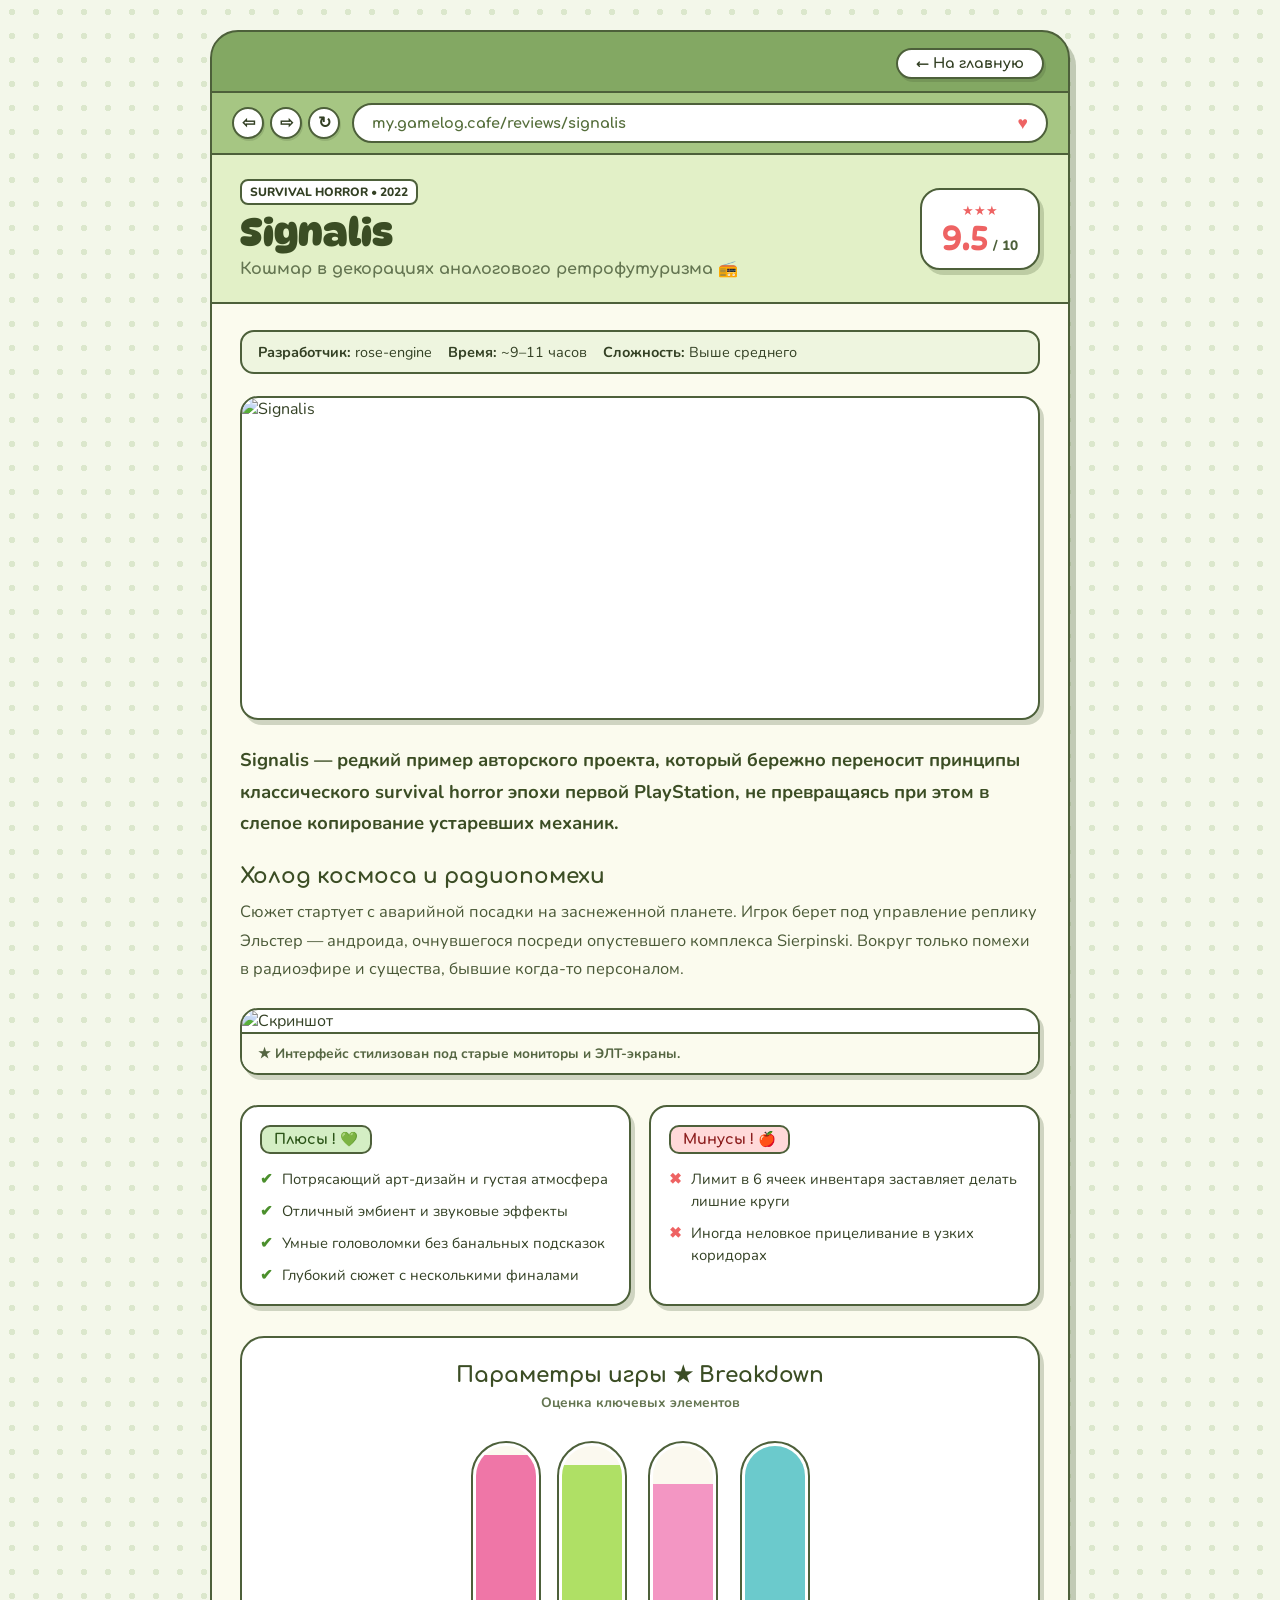
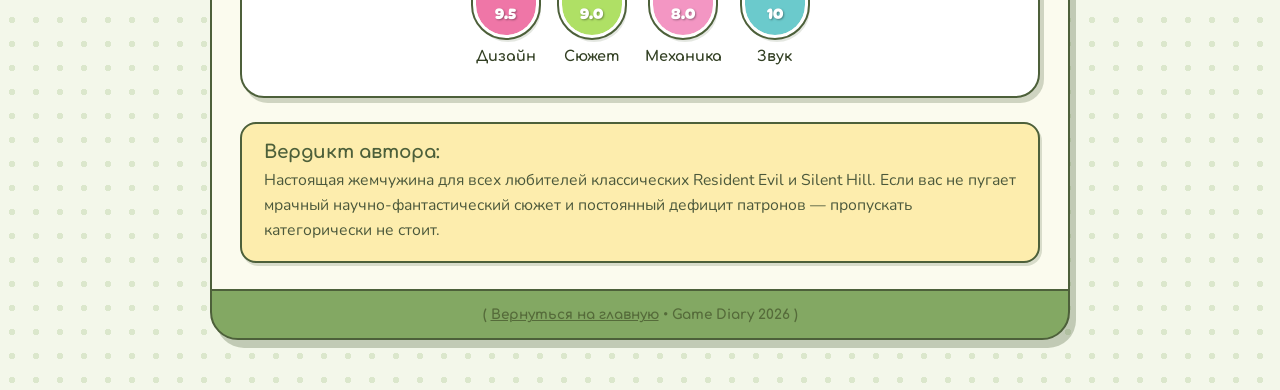
==== job_hunting_9000_deluhx.html @ bc41c120 "Rename signalis.html to job_hunting_9000_deluhx.html" ====
<!DOCTYPE html>
<html lang="ru">
<head>
  <meta charset="UTF-8">
  <meta name="viewport" content="width=device-width, initial-scale=1.0">
  <title>Signalis Review ★ Game Diary</title>
  
  <link rel="preconnect" href="https://fonts.googleapis.com">
  <link rel="preconnect" href="https://fonts.gstatic.com" crossorigin>
  <link href="https://fonts.googleapis.com/css2?family=Comfortaa:wght@600;700&family=DynaPuff:wght@600;700&family=Nunito:wght@600;700;800&display=swap" rel="stylesheet">

  <style>
    :root {
      --bg-canvas: #f3f7ea;
      --win-border: #4d603a;
      --win-top: #83a863;
      --win-bar: #a6c683;
      --card-white: #ffffff;
      --card-cream: #fbfbee;
      --card-yellow: #fdedad;
      --text-dark: #334024;
      --text-muted: #647551;
      --accent-coral: #ee6363;
      --stroke: 2.5px solid var(--win-border);
      --shadow-block: 4px 5px 0px rgba(77, 96, 58, 0.25);
    }

    * { box-sizing: border-box; margin: 0; padding: 0; }

    body {
      background-color: var(--bg-canvas);
      background-image: radial-gradient(#dbe7cc 18%, transparent 19%);
      background-size: 24px 24px;
      color: var(--text-dark);
      font-family: 'Nunito', sans-serif;
      min-height: 100vh;
      padding: 30px 15px;
      display: flex;
      justify-content: center;
      align-items: flex-start;
    }

    .browser-window {
      width: 100%;
      max-width: 860px;
      background: var(--win-top);
      border: var(--stroke);
      border-radius: 28px;
      box-shadow: 6px 8px 0px rgba(77, 96, 58, 0.3);
      overflow: hidden;
      margin-bottom: 20px;
    }

    .window-tabs {
      display: flex;
      justify-content: flex-end;
      gap: 12px;
      padding: 16px 24px 12px;
    }

    .tab-btn {
      background: var(--card-white);
      color: var(--text-dark);
      text-decoration: none;
      font-family: 'Comfortaa', cursive;
      font-size: 0.88rem;
      font-weight: 700;
      padding: 6px 18px;
      border-radius: 20px;
      border: var(--stroke);
      box-shadow: 2px 3px 0px rgba(77, 96, 58, 0.25);
    }

    .browser-bar {
      background: var(--win-bar);
      border-top: var(--stroke);
      border-bottom: var(--stroke);
      padding: 10px 20px;
      display: flex;
      align-items: center;
      gap: 12px;
    }

    .browser-controls { display: flex; gap: 6px; }

    .nav-arrow {
      background: var(--card-white);
      border: var(--stroke);
      border-radius: 50%;
      width: 32px;
      height: 32px;
      font-size: 1rem;
      font-weight: bold;
      color: var(--text-dark);
      display: flex;
      align-items: center;
      justify-content: center;
      text-decoration: none;
      box-shadow: 1px 2px 0px rgba(77, 96, 58, 0.2);
    }

    .address-input {
      flex-grow: 1;
      background: var(--card-white);
      border: var(--stroke);
      border-radius: 20px;
      padding: 6px 18px;
      display: flex;
      justify-content: space-between;
      align-items: center;
    }

    .url-text {
      font-family: 'Comfortaa', cursive;
      font-size: 0.9rem;
      font-weight: 700;
      color: #556e3b;
    }

    .heart-icon { color: var(--accent-coral); font-size: 1.1rem; }

    .window-banner {
      background: #e2f0c7;
      padding: 24px 28px;
      display: flex;
      justify-content: space-between;
      align-items: center;
      border-bottom: var(--stroke);
    }

    .review-status-pill {
      display: inline-block;
      background: var(--card-white);
      color: var(--text-dark);
      border: 2px solid var(--win-border);
      border-radius: 8px;
      font-size: 0.75rem;
      font-weight: 800;
      padding: 3px 8px;
    }

    .site-title {
      font-family: 'DynaPuff', cursive;
      font-size: 2.4rem;
      color: #3b4d24;
      line-height: 1.1;
      margin-top: 6px;
    }

    .site-subtitle {
      font-family: 'Comfortaa', cursive;
      font-size: 1rem;
      color: var(--text-muted);
      margin-top: 6px;
      font-weight: 700;
    }

    .cute-score-badge {
      background: var(--card-white);
      border: var(--stroke);
      border-radius: 20px;
      padding: 12px 20px;
      text-align: center;
      box-shadow: var(--shadow-block);
      min-width: 110px;
    }

    .score-stars { display: block; font-size: 0.8rem; color: var(--accent-coral); }
    .score-val {
      font-family: 'DynaPuff', cursive;
      font-size: 2.2rem;
      color: var(--accent-coral);
      line-height: 1;
    }
    .score-max { font-size: 0.85rem; font-weight: 800; color: var(--win-border); }

    .review-body-wrap {
      padding: 26px 28px;
      background: var(--card-cream);
      border-bottom: var(--stroke);
    }

    .game-meta-bar {
      display: flex;
      flex-wrap: wrap;
      gap: 16px;
      background: #eef5df;
      border: 2px solid var(--win-border);
      border-radius: 14px;
      padding: 10px 16px;
      font-size: 0.9rem;
      margin-bottom: 22px;
    }

    .cover-card {
      background: var(--card-white);
      border: var(--stroke);
      border-radius: 18px;
      overflow: hidden;
      box-shadow: var(--shadow-block);
      margin-bottom: 24px;
    }

    .cover-card img {
      width: 100%;
      height: 320px;
      object-fit: cover;
      display: block;
    }

    .article-lead {
      font-size: 1.15rem;
      line-height: 1.7;
      color: #3b4d24;
      font-weight: 700;
      margin-bottom: 22px;
    }

    .sub-heading {
      font-family: 'Comfortaa', cursive;
      font-size: 1.35rem;
      color: #3b4d24;
      margin: 26px 0 10px;
    }

    .article-text {
      font-size: 1.02rem;
      line-height: 1.75;
      color: #4a5937;
      margin-bottom: 18px;
    }

    .cute-screenshot-card {
      background: var(--card-white);
      border: var(--stroke);
      border-radius: 18px;
      overflow: hidden;
      box-shadow: var(--shadow-block);
      margin: 24px 0;
    }

    .cute-screenshot-card img {
      width: 100%;
      height: auto;
      display: block;
      border-bottom: var(--stroke);
    }

    .cute-screenshot-card figcaption {
      padding: 10px 16px;
      font-size: 0.85rem;
      font-weight: 700;
      color: #556642;
      background: #fbfbee;
    }

    /* Плюсы и минусы */
    .verdict-grid {
      display: grid;
      grid-template-columns: 1fr 1fr;
      gap: 18px;
      margin: 30px 0 24px;
    }

    .pros-cons-card {
      background: var(--card-white);
      border: var(--stroke);
      border-radius: 18px;
      padding: 18px;
      box-shadow: var(--shadow-block);
    }

    .card-tag-head {
      display: inline-block;
      font-family: 'Comfortaa', cursive;
      font-weight: 800;
      font-size: 0.9rem;
      padding: 4px 12px;
      border-radius: 10px;
      border: 2px solid var(--win-border);
      margin-bottom: 14px;
    }

    .green-tag { background: #d4eec4; color: #2b5417; }
    .red-tag { background: #ffd9d9; color: #8c1e1e; }

    .pros-cons-card ul {
      list-style: none;
      display: flex;
      flex-direction: column;
      gap: 10px;
    }

    .pros-cons-card li {
      position: relative;
      padding-left: 22px;
      font-size: 0.92rem;
      line-height: 1.5;
    }

    .pros li::before {
      content: "✔";
      position: absolute;
      left: 0;
      color: #4b8f2c;
      font-weight: bold;
    }

    .cons li::before {
      content: "✖";
      position: absolute;
      left: 0;
      color: var(--accent-coral);
      font-weight: bold;
    }

    /* ДИАГРАММА СО СТОЛБИКАМИ (СТРОГО ПОД ПЛЮСАМИ И МИНУСАМИ) */
    .chart-section {
      background: var(--card-white);
      border: var(--stroke);
      border-radius: 24px;
      padding: 24px 20px;
      margin: 30px 0 24px;
      box-shadow: var(--shadow-block);
    }

    .chart-header { text-align: center; margin-bottom: 22px; }
    .chart-header h3 {
      font-family: 'Comfortaa', cursive;
      font-size: 1.35rem;
      color: #3b4d24;
      margin-bottom: 4px;
    }
    .chart-sub { font-size: 0.85rem; color: var(--text-muted); font-weight: 700; }

    .capsules-container {
      display: flex;
      justify-content: center;
      align-items: flex-end;
      gap: 20px;
      padding: 8px 0;
    }

    .capsule-col { display: flex; flex-direction: column; align-items: center; gap: 10px; }

    .capsule-track {
      width: 66px;
      height: 195px;
      background: #fbf9ef;
      border: 3.5px solid #ffffff;
      outline: 2.5px solid var(--win-border);
      border-radius: 50px;
      position: relative;
      overflow: hidden;
      display: flex;
      flex-direction: column;
      justify-content: flex-end;
      box-shadow: 2px 4px 0px rgba(77, 96, 58, 0.15);
    }

    .capsule-fill {
      width: 100%;
      border-radius: 0 0 46px 46px;
      display: flex;
      justify-content: center;
      align-items: flex-end;
      padding-bottom: 12px;
      box-sizing: border-box;
    }

    .fill-pink { background-color: #ef76a7; }
    .fill-lime { background-color: #afe065; }
    .fill-softpink { background-color: #f396c3; }
    .fill-cyan { background-color: #6bcacc; }

    .capsule-score {
      font-family: 'DynaPuff', cursive;
      font-size: 0.95rem;
      color: #ffffff;
      text-shadow: 1px 1px 2px rgba(0, 0, 0, 0.35);
      font-weight: 700;
    }

    .capsule-label {
      font-family: 'Comfortaa', cursive;
      font-size: 0.9rem;
      font-weight: 800;
      color: var(--text-dark);
    }

    .cute-final-verdict {
      background: var(--card-yellow);
      border: var(--stroke);
      border-radius: 16px;
      padding: 18px 22px;
      box-shadow: 2px 3px 0px rgba(77, 96, 58, 0.2);
    }

    .cute-final-verdict h3 {
      font-family: 'Comfortaa', cursive;
      color: var(--win-border);
      margin-bottom: 6px;
      font-size: 1.15rem;
    }

    .cute-final-verdict p { color: #4b583b; font-size: 0.98rem; line-height: 1.6; }

    .window-footer {
      text-align: center;
      padding: 16px;
      font-family: 'Comfortaa', cursive;
      font-size: 0.85rem;
      color: #556b3a;
      font-weight: 700;
    }

    @media (max-width: 680px) {
      .review-body-wrap { padding: 18px 14px; }
      .verdict-grid { grid-template-columns: 1fr; }
      .window-banner { flex-direction: column; align-items: flex-start; gap: 14px; }
      .capsules-container { gap: 10px; }
      .capsule-track { width: 52px; height: 160px; }
    }
  </style>
</head>
<body>

  <div class="browser-window">
    
    <nav class="window-tabs">
      <a href="index.html" class="tab-btn">← На главную</a>
    </nav>

    <div class="browser-bar">
      <div class="browser-controls">
        <a href="index.html" class="nav-arrow">⇦</a>
        <div class="nav-arrow">⇨</div>
        <div class="nav-arrow">↻</div>
      </div>
      <div class="address-input">
        <span class="url-text">my.gamelog.cafe/reviews/signalis</span>
        <span class="heart-icon">♥</span>
      </div>
    </div>

    <!-- 1. Название, жанр и общая оценка -->
    <header class="window-banner">
      <div class="banner-text">
        <div class="review-status-pill">SURVIVAL HORROR • 2022</div>
        <h1 class="site-title">Signalis</h1>
        <p class="site-subtitle">Кошмар в декорациях аналогового ретрофутуризма 📻</p>
      </div>
      
      <div class="cute-score-badge">
        <span class="score-stars">★★★</span>
        <span class="score-val">9.5</span>
        <span class="score-max">/ 10</span>
      </div>
    </header>

    <main class="review-body-wrap">
      
      <!-- Мета-информация -->
      <div class="game-meta-bar">
        <span><strong>Разработчик:</strong> rose-engine</span>
        <span><strong>Время:</strong> ~9–11 часов</span>
        <span><strong>Сложность:</strong> Выше среднего</span>
      </div>

      <!-- Обложка игры -->
      <div class="cover-card">
        <img src="https://images.unsplash.com/photo-1542751371-adc38448a05e?auto=format&fit=crop&w=1200&q=80" alt="Signalis">
      </div>

      <!-- Текст статьи и скриншоты -->
      <p class="article-lead">
        Signalis — редкий пример авторского проекта, который бережно переносит принципы классического survival horror эпохи первой PlayStation, не превращаясь при этом в слепое копирование устаревших механик.
      </p>

      <h2 class="sub-heading">Холод космоса и радиопомехи</h2>
      <p class="article-text">
        Сюжет стартует с аварийной посадки на заснеженной планете. Игрок берет под управление реплику Эльстер — андроида, очнувшегося посреди опустевшего комплекса Sierpinski. Вокруг только помехи в радиоэфире и существа, бывшие когда-то персоналом.
      </p>

      <figure class="cute-screenshot-card">
        <img src="https://images.unsplash.com/photo-1550745165-9bc0b252726f?auto=format&fit=crop&w=800&q=80" alt="Скриншот">
        <figcaption>★ Интерфейс стилизован под старые мониторы и ЭЛТ-экраны.</figcaption>
      </figure>

      <!-- 2. Блок: Плюсы и минусы -->
      <div class="verdict-grid">
        <div class="pros-cons-card pros">
          <div class="card-tag-head green-tag">Плюсы ! 💚</div>
          <ul>
            <li>Потрясающий арт-дизайн и густая атмосфера</li>
            <li>Отличный эмбиент и звуковые эффекты</li>
            <li>Умные головоломки без банальных подсказок</li>
            <li>Глубокий сюжет с несколькими финалами</li>
          </ul>
        </div>

        <div class="pros-cons-card cons">
          <div class="card-tag-head red-tag">Минусы ! 🍎</div>
          <ul>
            <li>Лимит в 6 ячеек инвентаря заставляет делать лишние круги</li>
            <li>Иногда неловкое прицеливание в узких коридорах</li>
          </ul>
        </div>
      </div>

      <!-- 3. ДИАГРАММА: СТРОГО ПОД ПЛЮСАМИ И МИНУСАМИ -->
      <section class="chart-section">
        <div class="chart-header">
          <h3>Параметры игры ★ Breakdown</h3>
          <span class="chart-sub">Оценка ключевых элементов</span>
        </div>

        <div class="capsules-container">
          <!-- Дизайн: 9.5 (95% высоты) -->
          <div class="capsule-col">
            <div class="capsule-track">
              <div class="capsule-fill fill-pink" style="height: 95%;">
                <span class="capsule-score">9.5</span>
              </div>
            </div>
            <span class="capsule-label">Дизайн</span>
          </div>

          <!-- Сюжет: 9.0 (90% высоты) -->
          <div class="capsule-col">
            <div class="capsule-track">
              <div class="capsule-fill fill-lime" style="height: 90%;">
                <span class="capsule-score">9.0</span>
              </div>
            </div>
            <span class="capsule-label">Сюжет</span>
          </div>

          <!-- Механика: 8.0 (80% высоты) -->
          <div class="capsule-col">
            <div class="capsule-track">
              <div class="capsule-fill fill-softpink" style="height: 80%;">
                <span class="capsule-score">8.0</span>
              </div>
            </div>
            <span class="capsule-label">Механика</span>
          </div>

          <!-- Звук: 10 (100% высоты) -->
          <div class="capsule-col">
            <div class="capsule-track">
              <div class="capsule-fill fill-cyan" style="height: 100%;">
                <span class="capsule-score">10</span>
              </div>
            </div>
            <span class="capsule-label">Звук</span>
          </div>
        </div>
      </section>

      <!-- 4. Итог -->
      <div class="cute-final-verdict">
        <h3>Вердикт автора:</h3>
        <p>Настоящая жемчужина для всех любителей классических Resident Evil и Silent Hill. Если вас не пугает мрачный научно-фантастический сюжет и постоянный дефицит патронов — пропускать категорически не стоит.</p>
      </div>

    </main>

    <footer class="window-footer">
      <span>( <a href="index.html" style="color: inherit;">Вернуться на главную</a> • Game Diary 2026 )</span>
    </footer>

  </div>

</body>
</html>
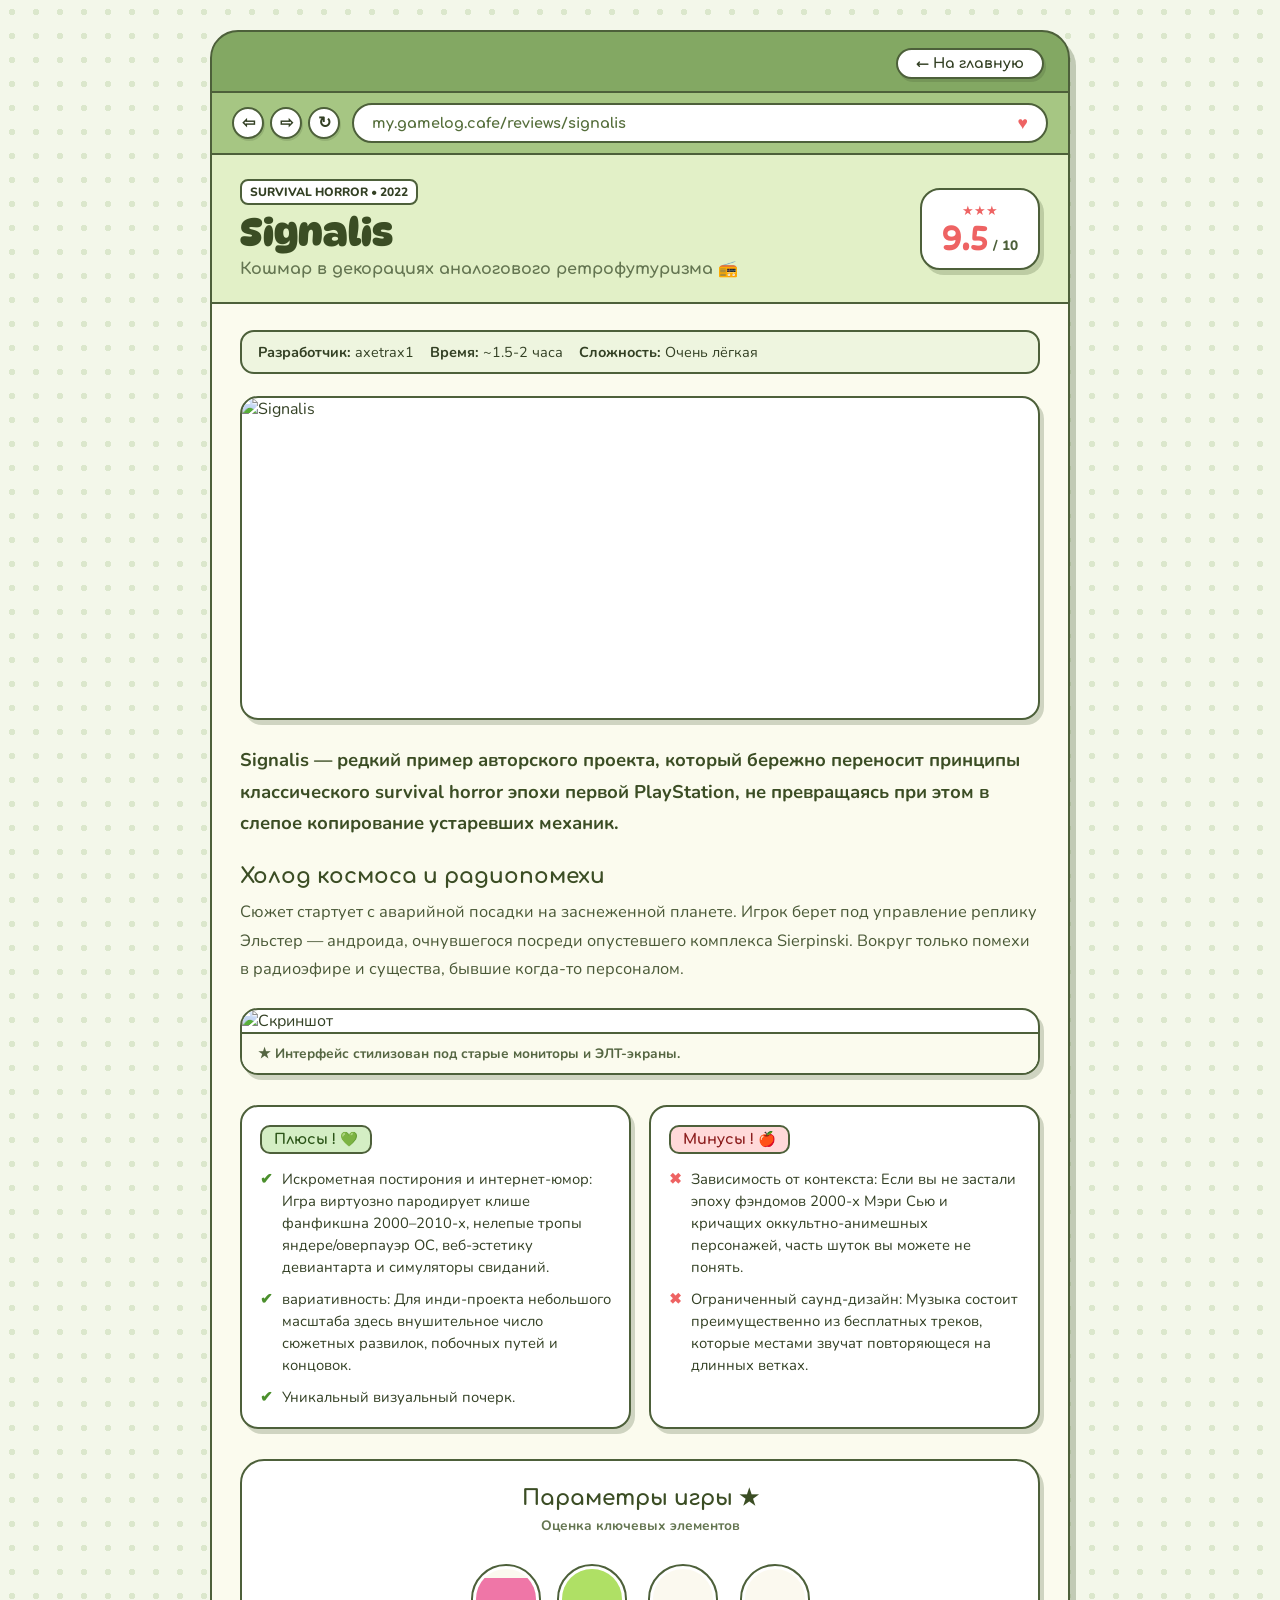
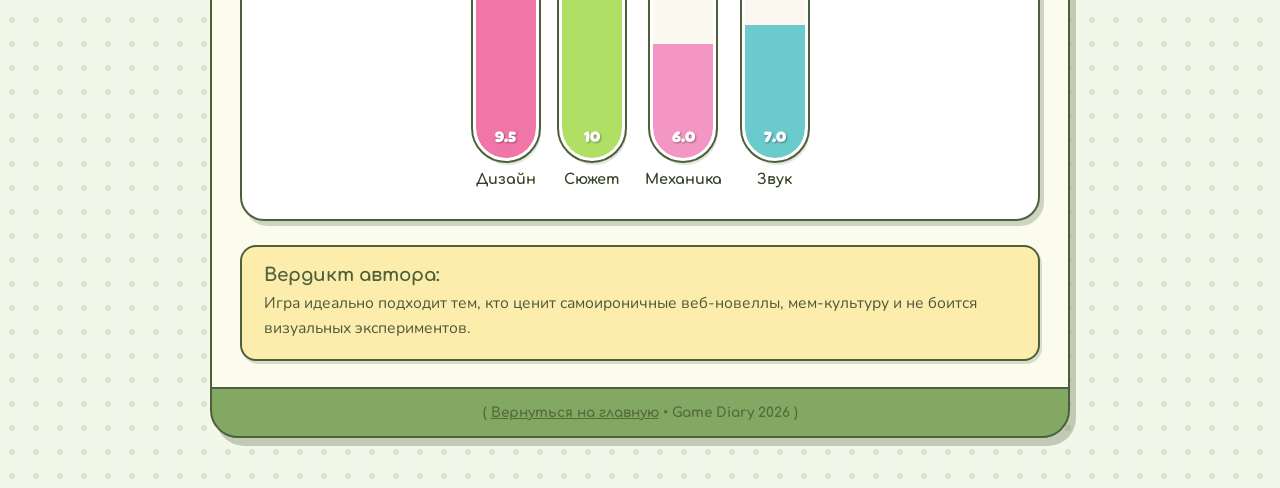
==== commit 7da6ff0e: "Update job_hunting_9000_deluhx.html" ====
--- a/job_hunting_9000_deluhx.html
+++ b/job_hunting_9000_deluhx.html
@@ -462,9 +462,9 @@
       
       <!-- Мета-информация -->
       <div class="game-meta-bar">
-        <span><strong>Разработчик:</strong> rose-engine</span>
-        <span><strong>Время:</strong> ~9–11 часов</span>
-        <span><strong>Сложность:</strong> Выше среднего</span>
+        <span><strong>Разработчик:</strong> axetrax1</span>
+        <span><strong>Время:</strong> ~1.5-2 часа</span>
+        <span><strong>Сложность:</strong> Очень лёгкая</span>
       </div>
 
       <!-- Обложка игры -->
@@ -492,18 +492,17 @@
         <div class="pros-cons-card pros">
           <div class="card-tag-head green-tag">Плюсы ! 💚</div>
           <ul>
-            <li>Потрясающий арт-дизайн и густая атмосфера</li>
-            <li>Отличный эмбиент и звуковые эффекты</li>
-            <li>Умные головоломки без банальных подсказок</li>
-            <li>Глубокий сюжет с несколькими финалами</li>
+            <li>Искрометная постирония и интернет-юмор: Игра виртуозно пародирует клише фанфикшна 2000–2010-х, нелепые тропы яндере/оверпауэр ОС, веб-эстетику девиантарта и симуляторы свиданий.</li>
+            <li>вариативность: Для инди-проекта небольшого масштаба здесь внушительное число сюжетных развилок, побочных путей и концовок.</li>
+            <li>Уникальный визуальный почерк.</li>
           </ul>
         </div>
 
         <div class="pros-cons-card cons">
           <div class="card-tag-head red-tag">Минусы ! 🍎</div>
           <ul>
-            <li>Лимит в 6 ячеек инвентаря заставляет делать лишние круги</li>
-            <li>Иногда неловкое прицеливание в узких коридорах</li>
+            <li>Зависимость от контекста: Если вы не застали эпоху фэндомов 2000-х Мэри Сью и кричащих оккультно-анимешных персонажей, часть шуток вы можете не понять.</li>
+            <li>Ограниченный саунд-дизайн: Музыка состоит преимущественно из бесплатных треков, которые местами звучат повторяющеся на длинных ветках.</li>
           </ul>
         </div>
       </div>
@@ -511,7 +510,7 @@
       <!-- 3. ДИАГРАММА: СТРОГО ПОД ПЛЮСАМИ И МИНУСАМИ -->
       <section class="chart-section">
         <div class="chart-header">
-          <h3>Параметры игры ★ Breakdown</h3>
+          <h3>Параметры игры ★</h3>
           <span class="chart-sub">Оценка ключевых элементов</span>
         </div>
 
@@ -526,31 +525,31 @@
             <span class="capsule-label">Дизайн</span>
           </div>
 
-          <!-- Сюжет: 9.0 (90% высоты) -->
+          <!-- Сюжет: 10 (100% высоты) -->
           <div class="capsule-col">
             <div class="capsule-track">
-              <div class="capsule-fill fill-lime" style="height: 90%;">
-                <span class="capsule-score">9.0</span>
+              <div class="capsule-fill fill-lime" style="height: 100%;">
+                <span class="capsule-score">10</span>
               </div>
             </div>
             <span class="capsule-label">Сюжет</span>
           </div>
 
-          <!-- Механика: 8.0 (80% высоты) -->
+          <!-- Механика: 6.0 (60% высоты) -->
           <div class="capsule-col">
             <div class="capsule-track">
-              <div class="capsule-fill fill-softpink" style="height: 80%;">
-                <span class="capsule-score">8.0</span>
+              <div class="capsule-fill fill-softpink" style="height: 60%;">
+                <span class="capsule-score">6.0</span>
               </div>
             </div>
             <span class="capsule-label">Механика</span>
           </div>
 
-          <!-- Звук: 10 (100% высоты) -->
+          <!-- Звук: 7 (70% высоты) -->
           <div class="capsule-col">
             <div class="capsule-track">
-              <div class="capsule-fill fill-cyan" style="height: 100%;">
-                <span class="capsule-score">10</span>
+              <div class="capsule-fill fill-cyan" style="height: 70%;">
+                <span class="capsule-score">7.0</span>
               </div>
             </div>
             <span class="capsule-label">Звук</span>
@@ -561,7 +560,7 @@
       <!-- 4. Итог -->
       <div class="cute-final-verdict">
         <h3>Вердикт автора:</h3>
-        <p>Настоящая жемчужина для всех любителей классических Resident Evil и Silent Hill. Если вас не пугает мрачный научно-фантастический сюжет и постоянный дефицит патронов — пропускать категорически не стоит.</p>
+        <p>Игра идеально подходит тем, кто ценит самоироничные веб-новеллы, мем-культуру и не боится визуальных экспериментов.</p>
       </div>
 
     </main>
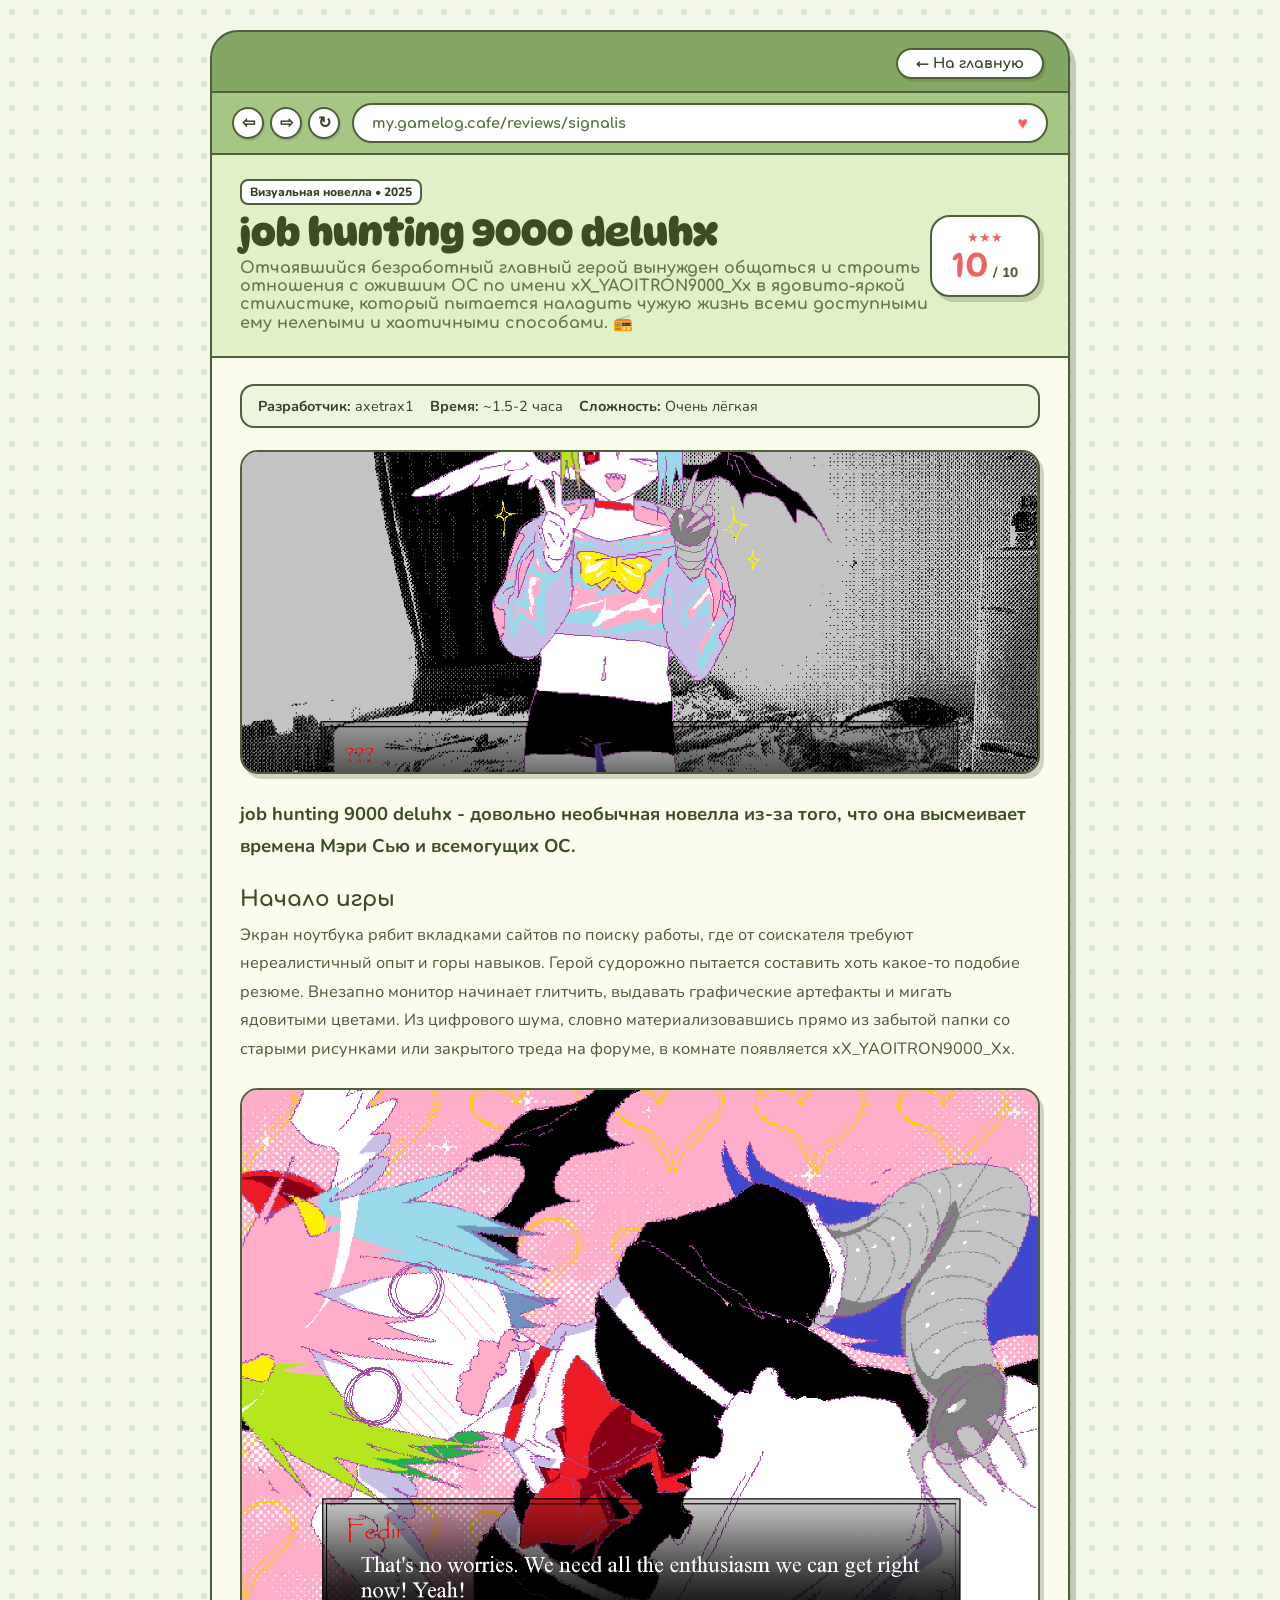
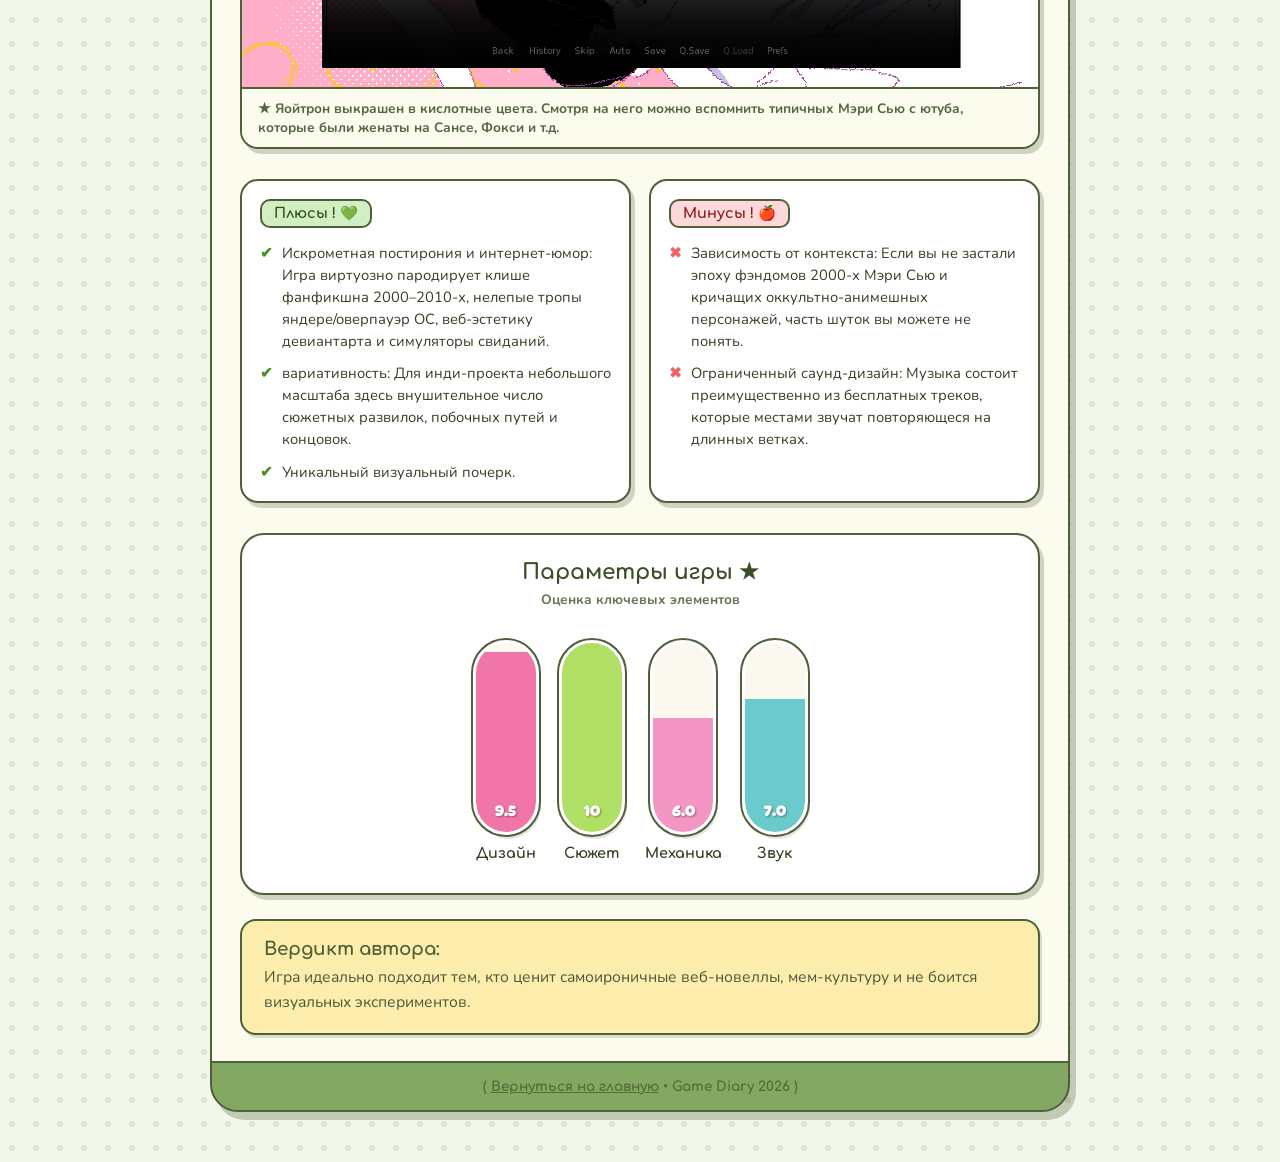
==== commit fd96146c: "Update job_hunting_9000_deluhx.html" ====
--- a/job_hunting_9000_deluhx.html
+++ b/job_hunting_9000_deluhx.html
@@ -446,14 +446,14 @@
     <!-- 1. Название, жанр и общая оценка -->
     <header class="window-banner">
       <div class="banner-text">
-        <div class="review-status-pill">SURVIVAL HORROR • 2022</div>
-        <h1 class="site-title">Signalis</h1>
-        <p class="site-subtitle">Кошмар в декорациях аналогового ретрофутуризма 📻</p>
+        <div class="review-status-pill">Визуальная новелла • 2025</div>
+        <h1 class="site-title">job hunting 9000 deluhx</h1>
+        <p class="site-subtitle">Отчаявшийся безработный главный герой вынужден общаться и строить отношения с ожившим ОС по имени xX_YAOITRON9000_Xx в ядовито-яркой стилистике, который пытается наладить чужую жизнь всеми доступными ему нелепыми и хаотичными способами. 📻</p>
       </div>
       
       <div class="cute-score-badge">
         <span class="score-stars">★★★</span>
-        <span class="score-val">9.5</span>
+        <span class="score-val">10</span>
         <span class="score-max">/ 10</span>
       </div>
     </header>
@@ -469,23 +469,23 @@
 
       <!-- Обложка игры -->
       <div class="cover-card">
-        <img src="https://images.unsplash.com/photo-1542751371-adc38448a05e?auto=format&fit=crop&w=1200&q=80" alt="Signalis">
-      </div>
+  <img src="images/yaoitronobzor.png" alt="Signalis">
+</div>
 
       <!-- Текст статьи и скриншоты -->
       <p class="article-lead">
-        Signalis — редкий пример авторского проекта, который бережно переносит принципы классического survival horror эпохи первой PlayStation, не превращаясь при этом в слепое копирование устаревших механик.
+        job hunting 9000 deluhx - довольно необычная новелла из-за того, что она высмеивает времена Мэри Сью и всемогущих ОС.
       </p>
 
-      <h2 class="sub-heading">Холод космоса и радиопомехи</h2>
+      <h2 class="sub-heading">Начало игры</h2>
       <p class="article-text">
-        Сюжет стартует с аварийной посадки на заснеженной планете. Игрок берет под управление реплику Эльстер — андроида, очнувшегося посреди опустевшего комплекса Sierpinski. Вокруг только помехи в радиоэфире и существа, бывшие когда-то персоналом.
+        Экран ноутбука рябит вкладками сайтов по поиску работы, где от соискателя требуют нереалистичный опыт и горы навыков. Герой судорожно пытается составить хоть какое-то подобие резюме. Внезапно монитор начинает глитчить, выдавать графические артефакты и мигать ядовитыми цветами. Из цифрового шума, словно материализовавшись прямо из забытой папки со старыми рисунками или закрытого треда на форуме, в комнате появляется xX_YAOITRON9000_Xx.
       </p>
 
       <figure class="cute-screenshot-card">
-        <img src="https://images.unsplash.com/photo-1550745165-9bc0b252726f?auto=format&fit=crop&w=800&q=80" alt="Скриншот">
-        <figcaption>★ Интерфейс стилизован под старые мониторы и ЭЛТ-экраны.</figcaption>
-      </figure>
+  <img src="images/yaoitronzveta.png" alt="Скриншот игрового процесса">
+  <figcaption>★ Яойтрон выкрашен в кислотные цвета. Смотря на него можно вспомнить типичных Мэри Сью с ютуба, которые были женаты на Сансе, Фокси и т.д.</figcaption>
+</figure>
 
       <!-- 2. Блок: Плюсы и минусы -->
       <div class="verdict-grid">
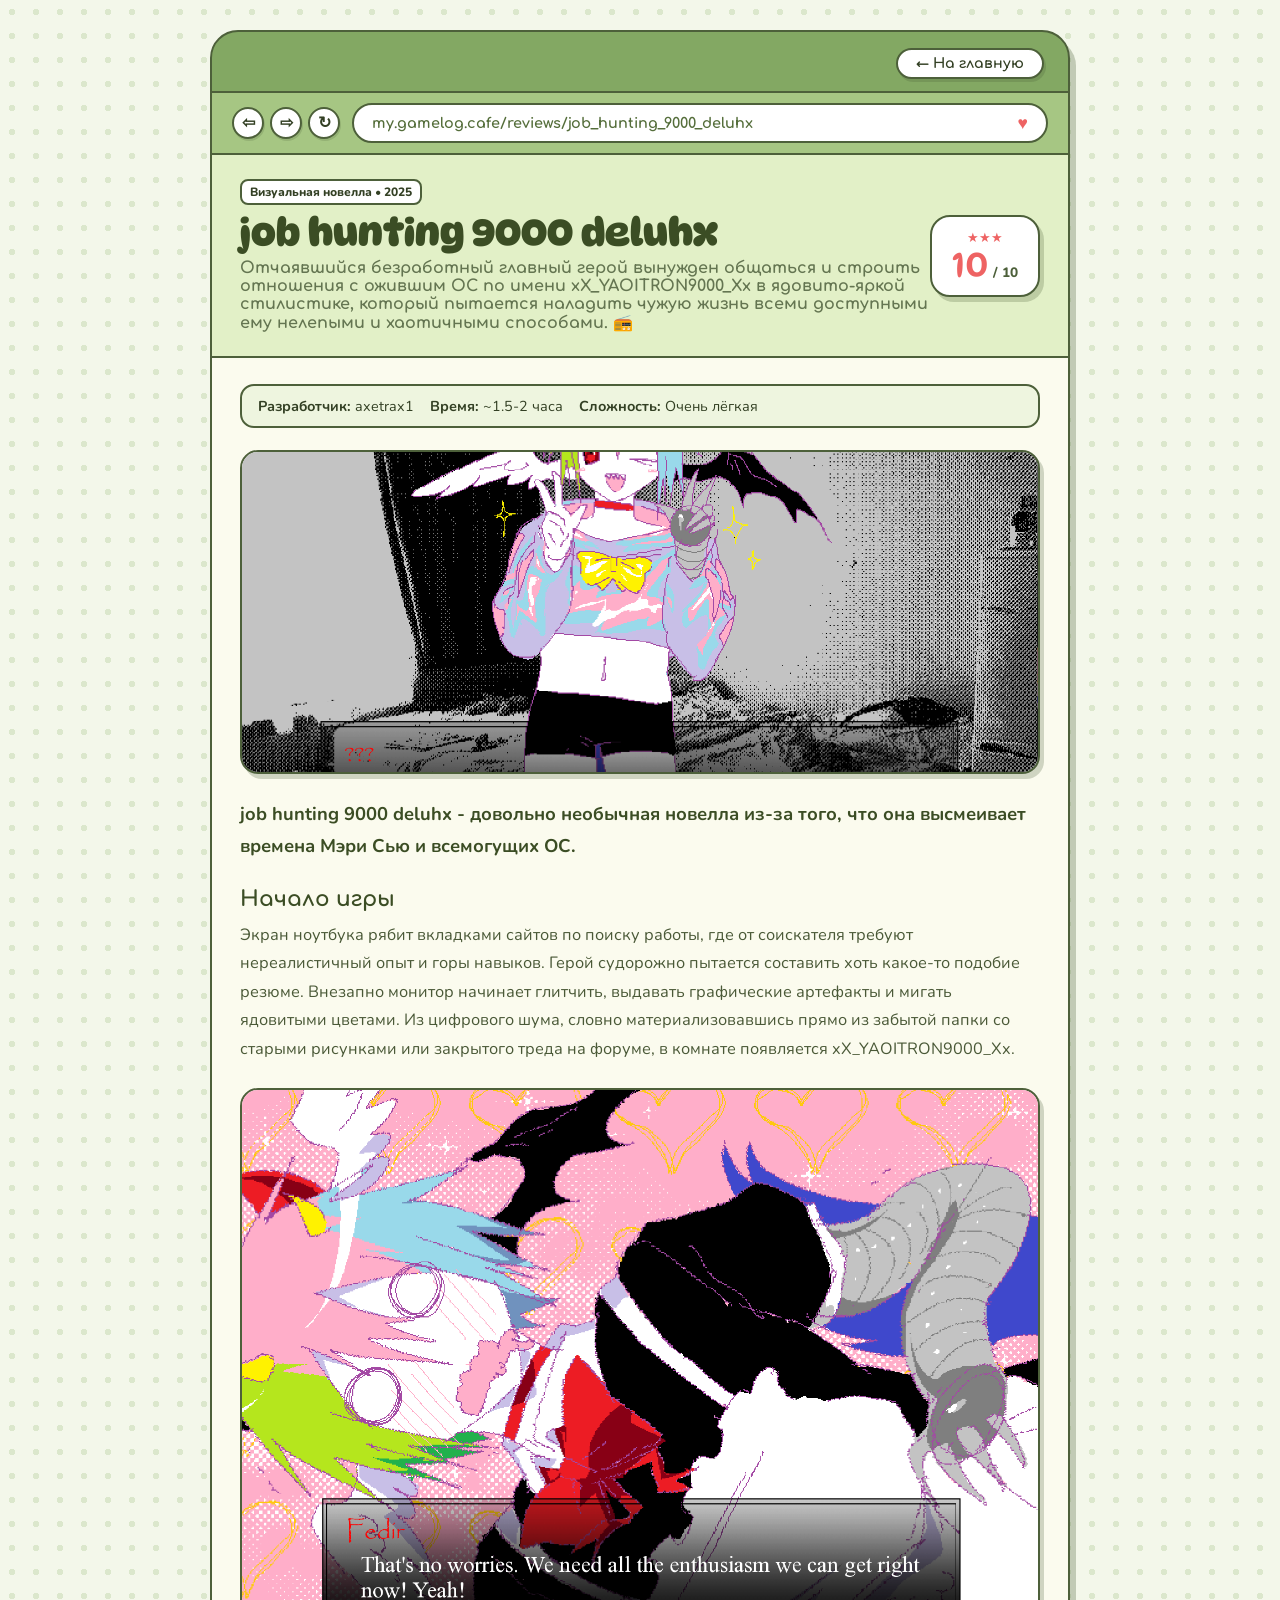
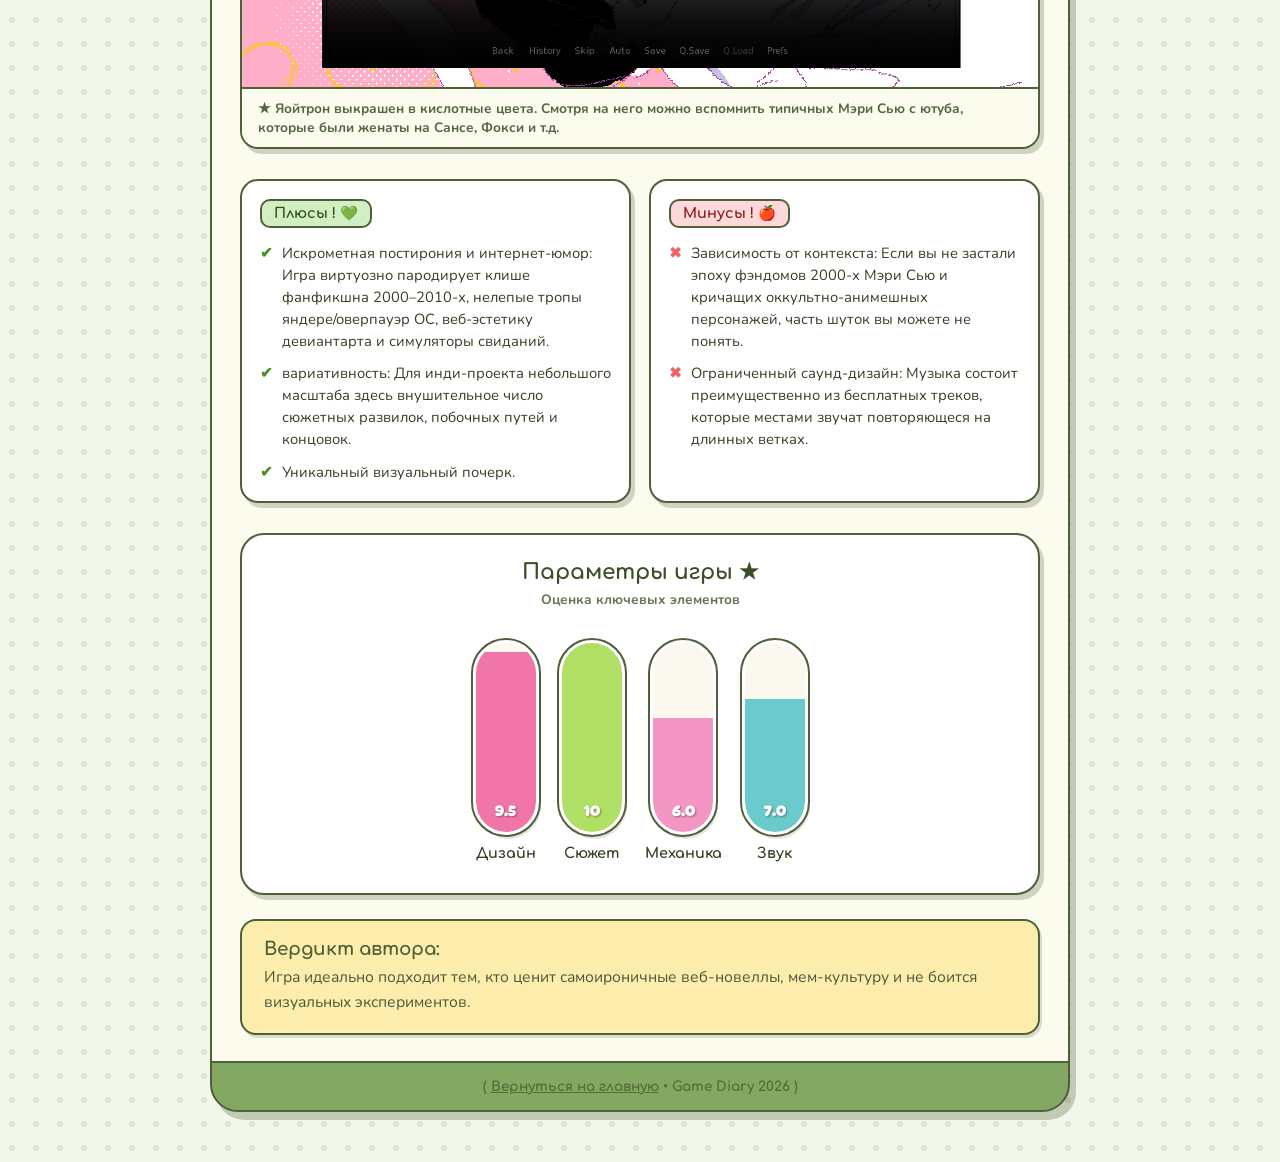
==== commit eea1f8e6: "Update job_hunting_9000_deluhx.html" ====
--- a/job_hunting_9000_deluhx.html
+++ b/job_hunting_9000_deluhx.html
@@ -3,7 +3,7 @@
 <head>
   <meta charset="UTF-8">
   <meta name="viewport" content="width=device-width, initial-scale=1.0">
-  <title>Signalis Review ★ Game Diary</title>
+  <title>job hunting 9000 deluhx ★ Game Diary</title>
   
   <link rel="preconnect" href="https://fonts.googleapis.com">
   <link rel="preconnect" href="https://fonts.gstatic.com" crossorigin>
@@ -438,7 +438,7 @@
         <div class="nav-arrow">↻</div>
       </div>
       <div class="address-input">
-        <span class="url-text">my.gamelog.cafe/reviews/signalis</span>
+        <span class="url-text">my.gamelog.cafe/reviews/job_hunting_9000_deluhx</span>
         <span class="heart-icon">♥</span>
       </div>
     </div>
